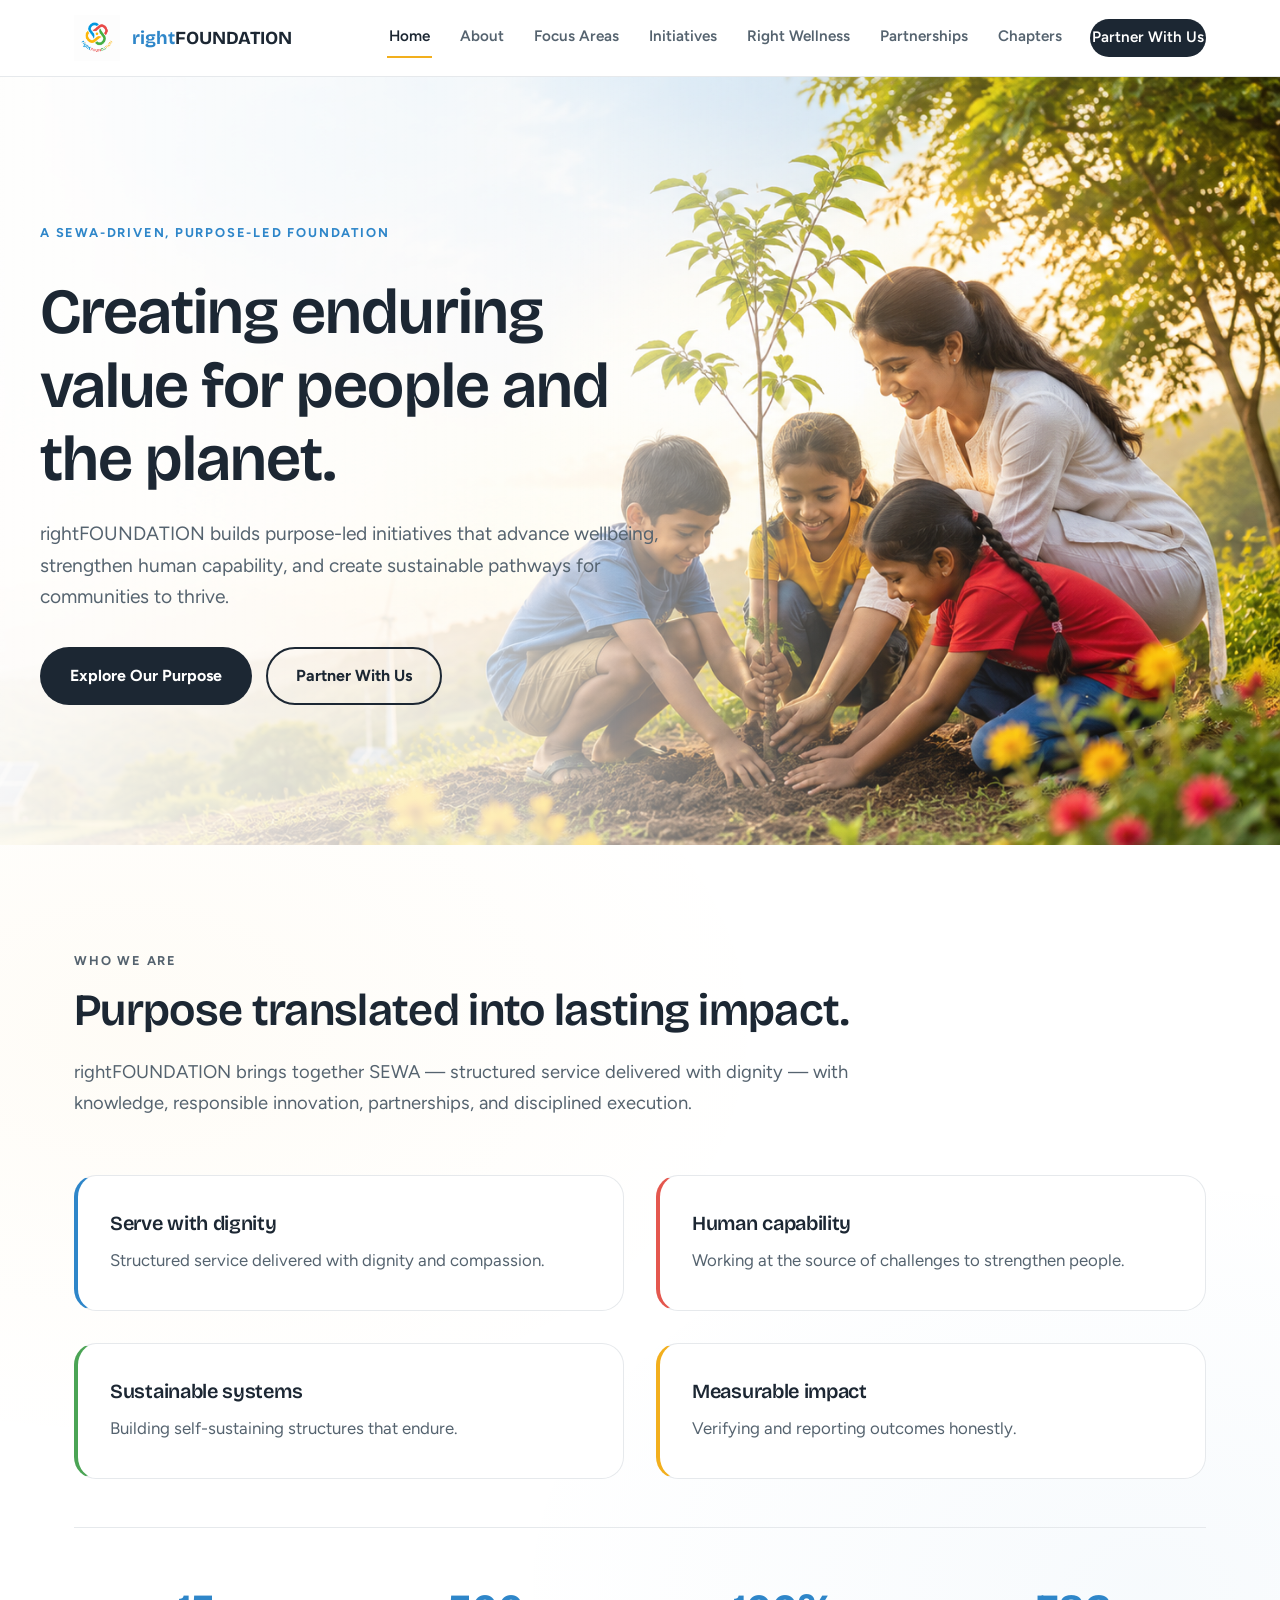
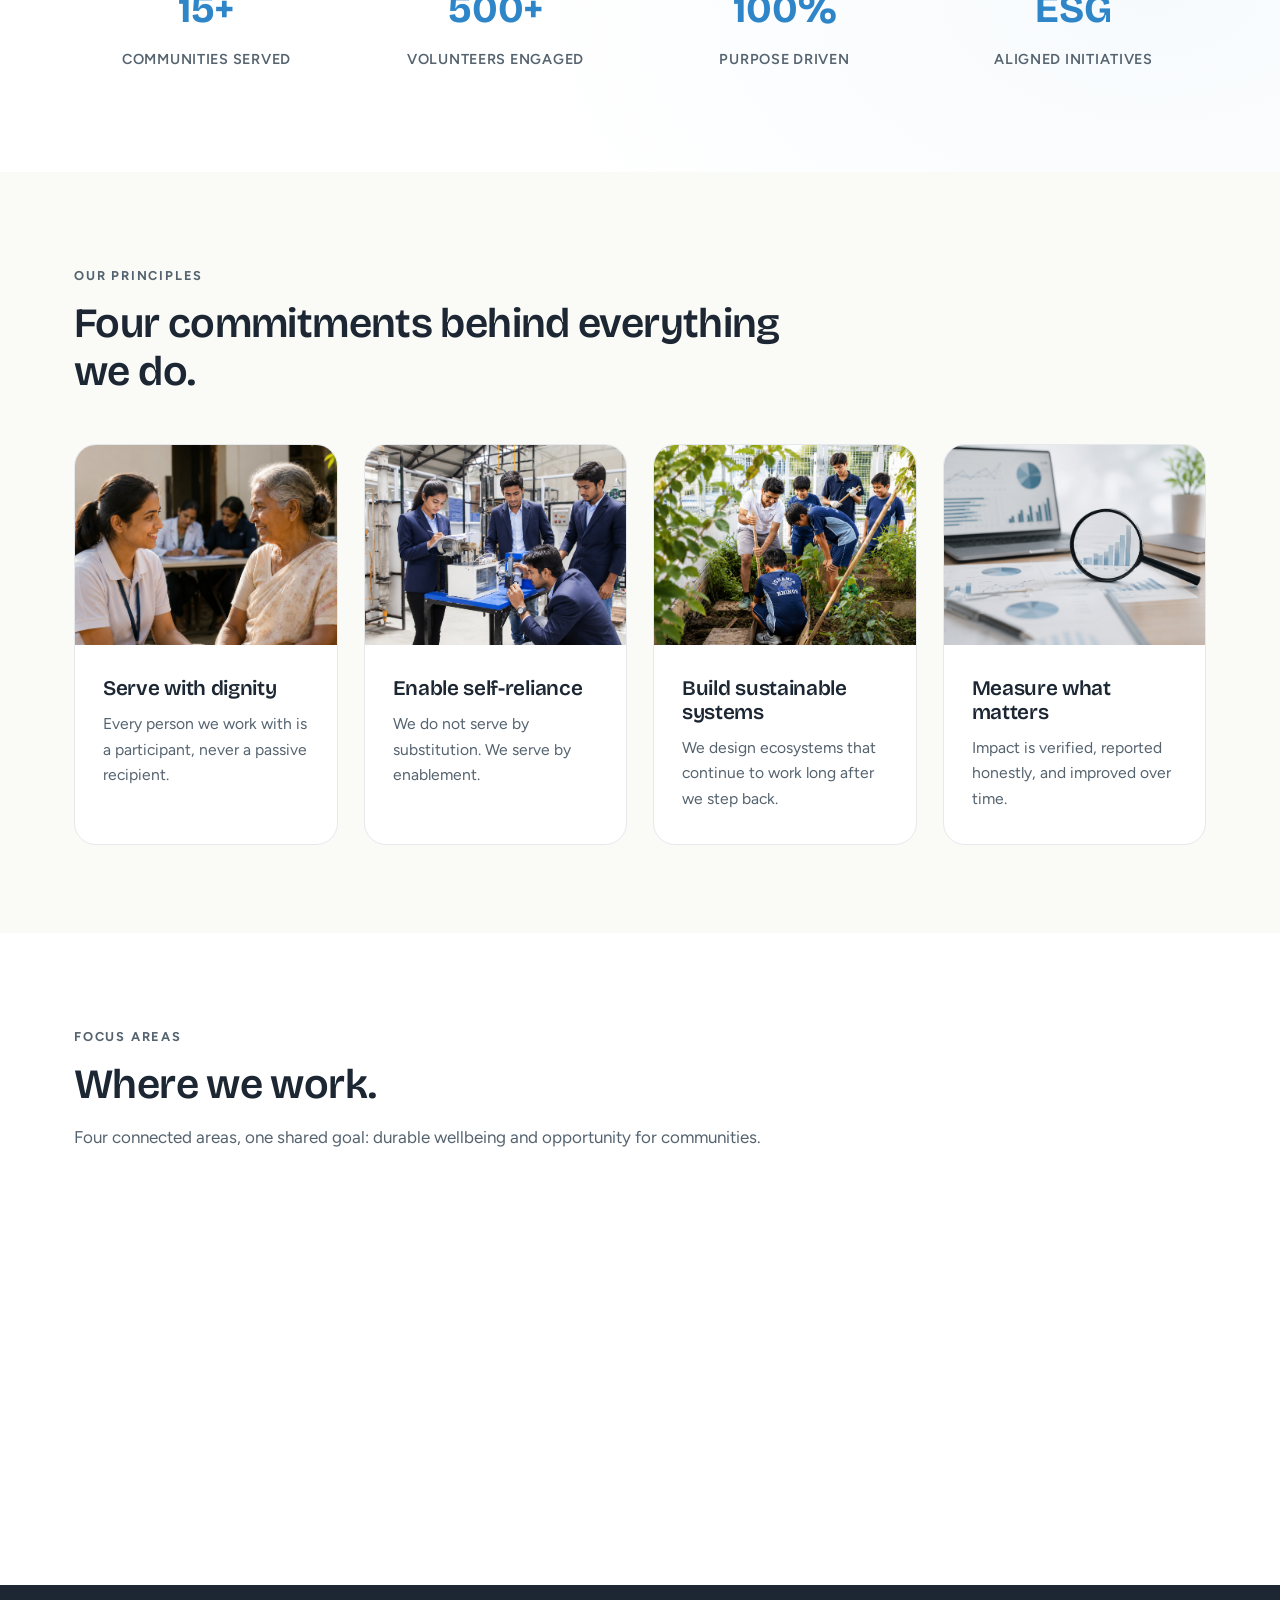
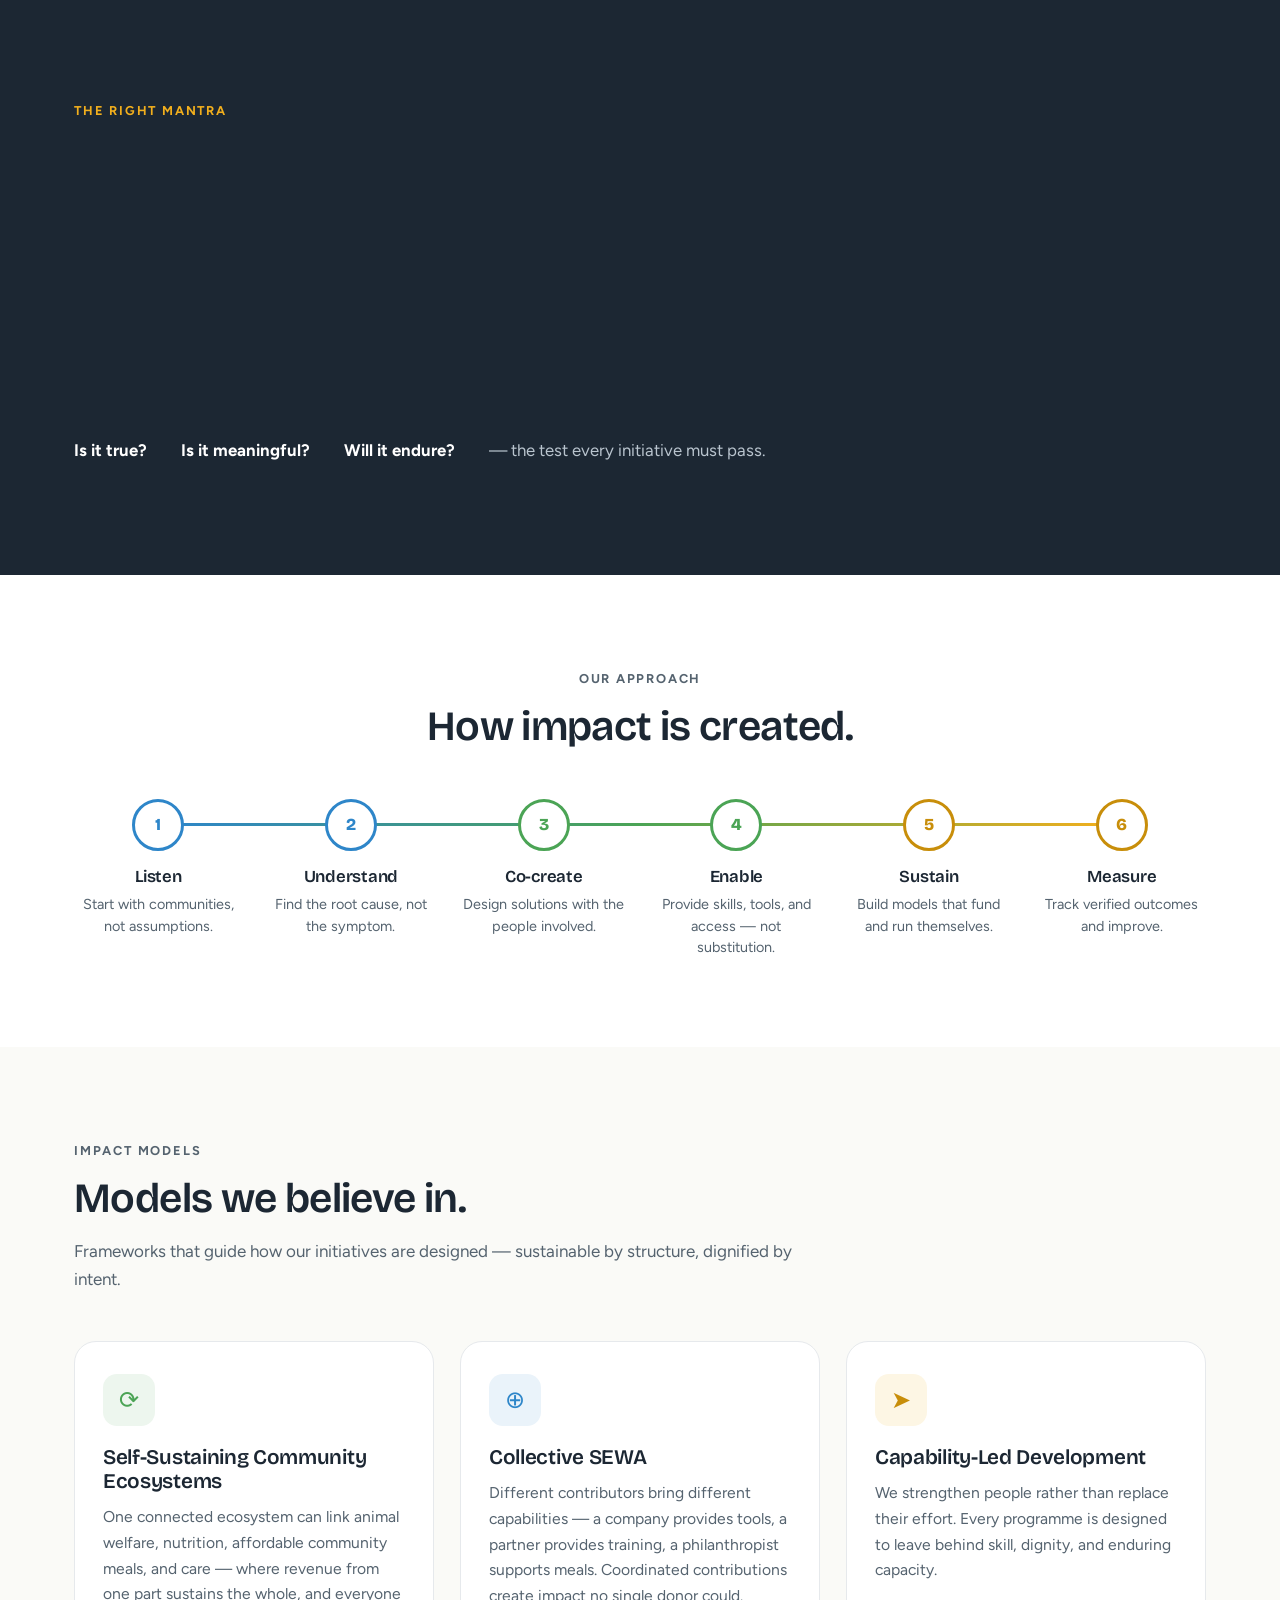
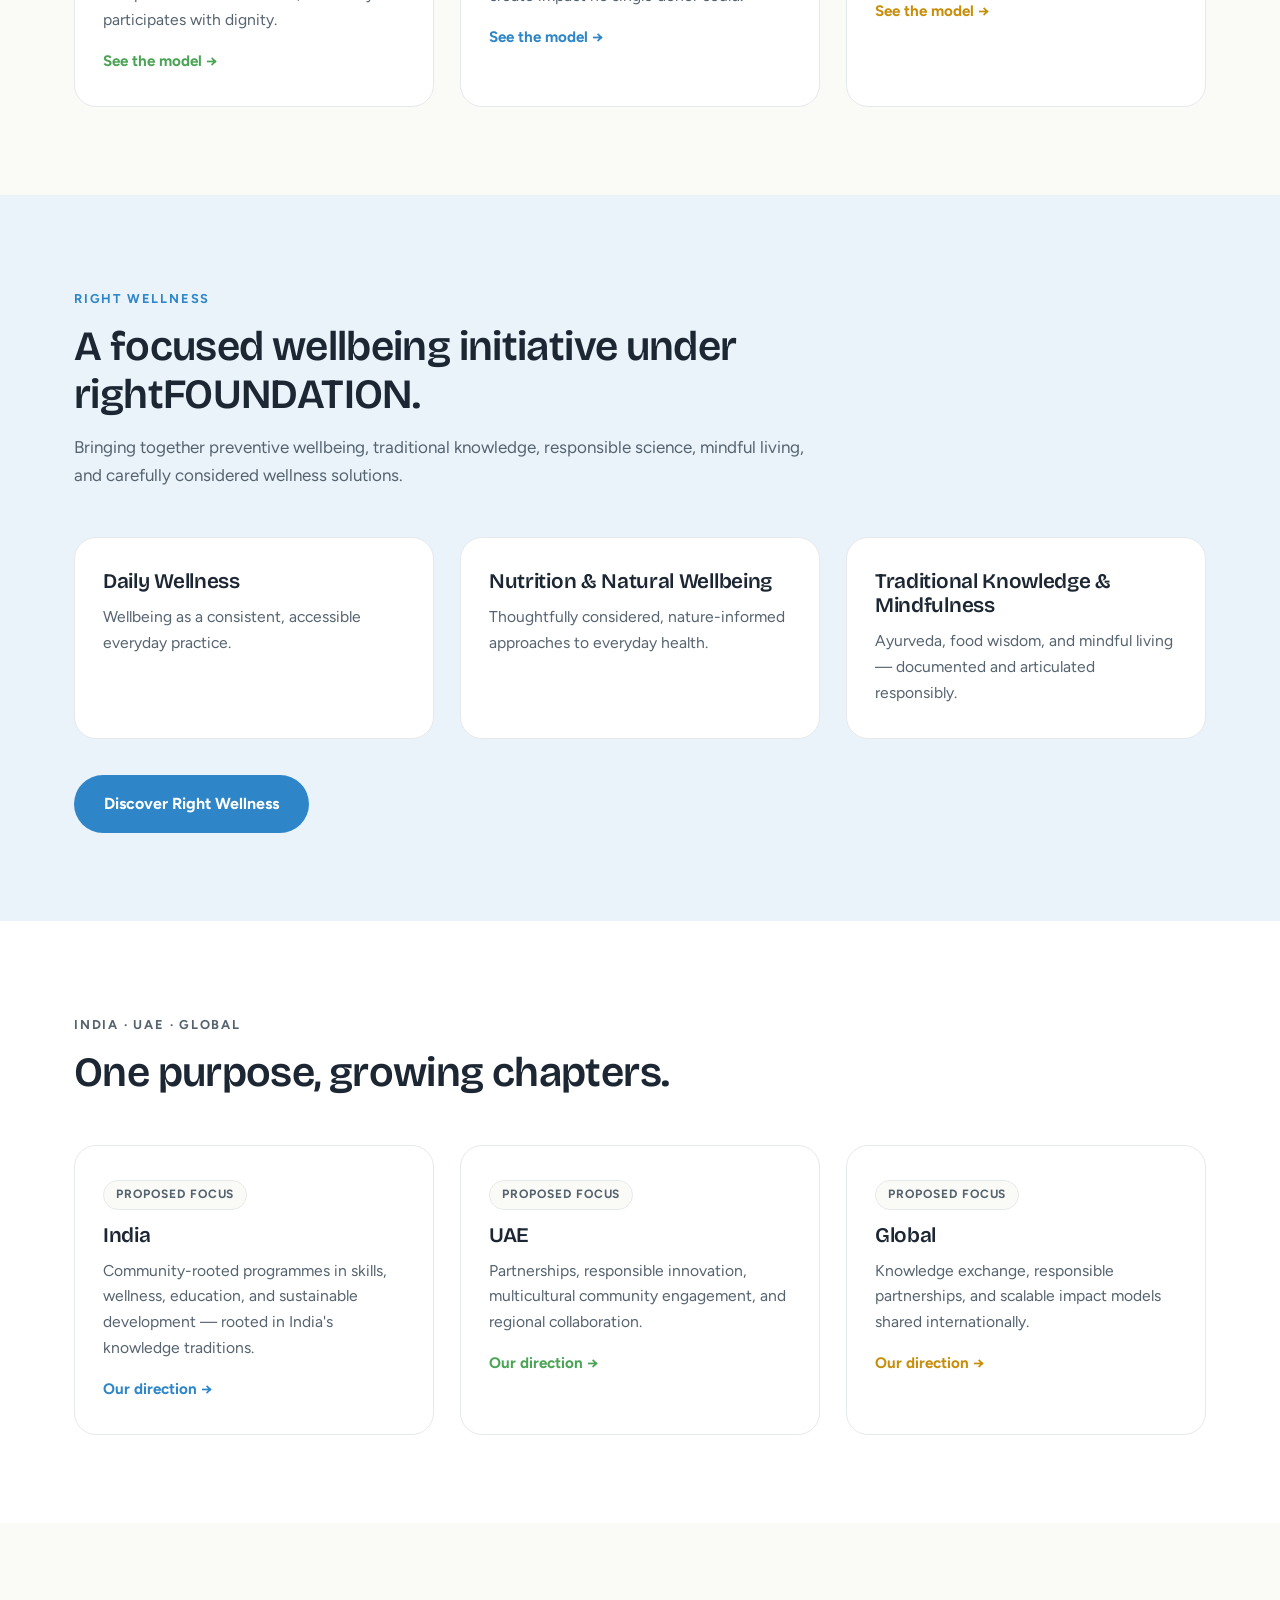
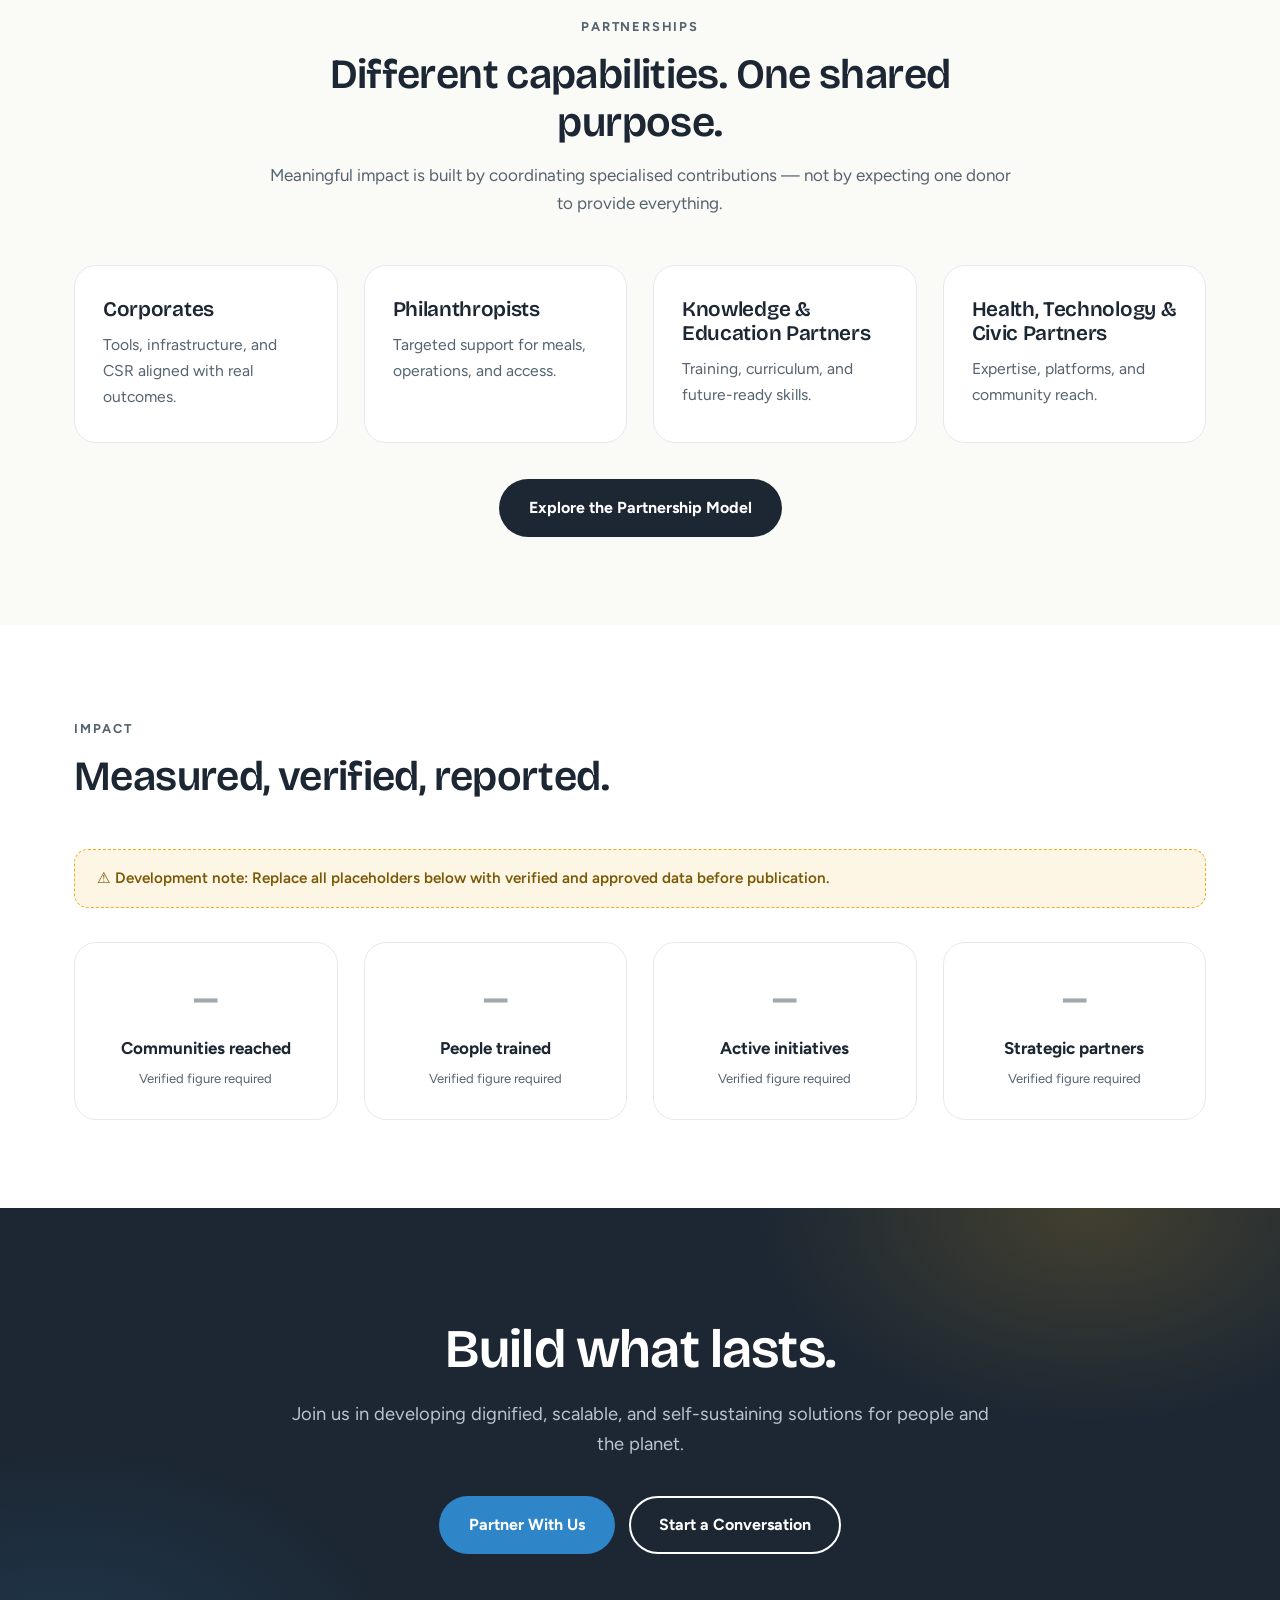
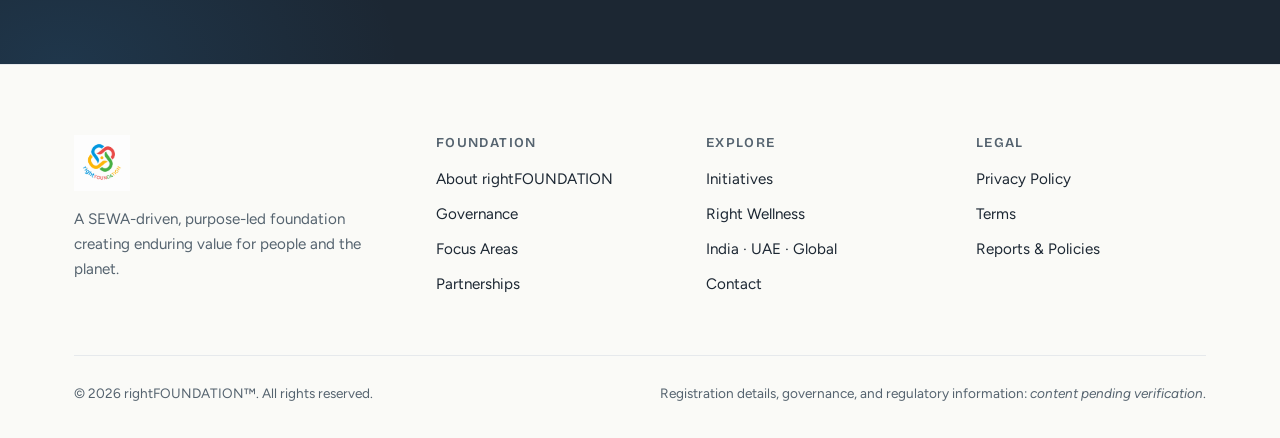
==== index.html @ e278630f "first commit" ====
<!DOCTYPE html>
<html lang="en">
<head>
<meta charset="UTF-8">
<meta name="viewport" content="width=device-width, initial-scale=1.0">
<title>rightFOUNDATION | Creating Enduring Value for People and the Planet</title>
<meta name="description" content="rightFOUNDATION is a SEWA-driven, purpose-led foundation building initiatives in health & wellness, education & skills, sustainability, and community enablement.">
<link rel="icon" href="assets/logo.png">
<link rel="preconnect" href="https://fonts.googleapis.com">
<link href="https://fonts.googleapis.com/css2?family=Bricolage+Grotesque:wght@400;500;600;700&family=Figtree:wght@400;600;700;800&display=swap" rel="stylesheet">
<link rel="stylesheet" href="assets/style.css">
</head>
<body>

<header class="site-header">
  <div class="wrap nav">
    <a class="brand" href="index.html"><img src="assets/logo.png" alt="rightFOUNDATION logo"><span><b>right</b>FOUNDATION</span></a>
    <button class="menu-btn" aria-label="Open menu" aria-expanded="false">☰</button>
    <nav class="nav-links" aria-label="Main navigation">
      <a href="index.html">Home</a>
      <a href="about.html">About</a>
      <a href="focus-areas.html">Focus Areas</a>
      <a href="initiatives.html">Initiatives</a>
      <a href="wellness.html">Right Wellness</a>
      <a href="partnerships.html">Partnerships</a>
      <a href="chapters.html">Chapters</a>
      <a href="contact.html" class="nav-cta">Partner With Us</a>
    </nav>
  </div>
</header>

<!-- SECTION 1 — HERO -->
<section class="hero">
  <div class="wrap">
    <div class="hero-content">
      <span class="eyebrow c-blue">A SEWA-Driven, Purpose-Led Foundation</span>
      <h1>Creating enduring value for people and the planet.</h1>
      <p class="lead">rightFOUNDATION builds purpose-led initiatives that advance wellbeing, strengthen human capability, and create sustainable pathways for communities to thrive.</p>
      <div class="btn-row">
        <a class="btn btn-primary" href="about.html">Explore Our Purpose</a>
        <a class="btn btn-outline" href="partnerships.html">Partner With Us</a>
      </div>
    </div>
  </div>
</section>

<!-- SECTION 2 — INTRODUCTION -->
<section class="section who-we-are-section">
  <div class="wrap">
    <div class="who-we-are-header">
      <span class="eyebrow reveal">Who We Are</span>
      <h2 class="reveal">Purpose translated into lasting impact.</h2>
      <p class="lead reveal">rightFOUNDATION brings together SEWA — structured service delivered with dignity — with knowledge, responsible innovation, partnerships, and disciplined execution.</p>
    </div>
    
    <div class="who-we-are-principles grid-2x2">
      <div class="principle-block reveal" style="transition-delay: 0.1s">
        <h3>Serve with dignity</h3>
        <p>Structured service delivered with dignity and compassion.</p>
      </div>
      <div class="principle-block reveal" style="transition-delay: 0.2s">
        <h3>Human capability</h3>
        <p>Working at the source of challenges to strengthen people.</p>
      </div>
      <div class="principle-block reveal" style="transition-delay: 0.3s">
        <h3>Sustainable systems</h3>
        <p>Building self-sustaining structures that endure.</p>
      </div>
      <div class="principle-block reveal" style="transition-delay: 0.4s">
        <h3>Measurable impact</h3>
        <p>Verifying and reporting outcomes honestly.</p>
      </div>
    </div>
    
    <!-- Impact Statistics Strip -->
    <div class="impact-strip reveal" style="transition-delay: 0.5s">
      <div class="strip-item">
        <div class="strip-num">15+</div>
        <div class="strip-lbl">Communities Served</div>
      </div>
      <div class="strip-item">
        <div class="strip-num">500+</div>
        <div class="strip-lbl">Volunteers Engaged</div>
      </div>
      <div class="strip-item">
        <div class="strip-num">100%</div>
        <div class="strip-lbl">Purpose Driven</div>
      </div>
      <div class="strip-item">
        <div class="strip-num">ESG</div>
        <div class="strip-lbl">Aligned Initiatives</div>
      </div>
    </div>
  </div>
</section>

<!-- SECTION 3 — FOUR PRINCIPLES -->
<section class="section tint-paper">
  <div class="wrap">
    <div class="section-head reveal">
      <span class="eyebrow">Our Principles</span>
      <h2>Four commitments behind everything we do.</h2>
    </div>
    <div class="grid-4">
      <div class="card card-image-top reveal">
        <div class="card-image">
          <img src="assets/home_1.png" alt="Serve with dignity">
        </div>
        <div class="card-body">
          <h3>Serve with dignity</h3>
          <p>Every person we work with is a participant, never a passive recipient.</p>
        </div>
      </div>
      <div class="card card-image-top reveal">
        <div class="card-image">
          <img src="assets/home_2.png" alt="Enable self-reliance">
        </div>
        <div class="card-body">
          <h3>Enable self-reliance</h3>
          <p>We do not serve by substitution. We serve by enablement.</p>
        </div>
      </div>
      <div class="card card-image-top reveal">
        <div class="card-image">
          <img src="assets/home_3.png" alt="Build sustainable systems">
        </div>
        <div class="card-body">
          <h3>Build sustainable systems</h3>
          <p>We design ecosystems that continue to work long after we step back.</p>
        </div>
      </div>
      <div class="card card-image-top reveal">
        <div class="card-image">
          <img src="assets/home_4.png" alt="Measure what matters">
        </div>
        <div class="card-body">
          <h3>Measure what matters</h3>
          <p>Impact is verified, reported honestly, and improved over time.</p>
        </div>
      </div>
    </div>
  </div>
</section>

<!-- SECTION 4 — FOCUS AREAS -->
<section class="section">
  <div class="wrap">
    <div class="section-head reveal">
      <span class="eyebrow">Focus Areas</span>
      <h2>Where we work.</h2>
      <p>Four connected areas, one shared goal: durable wellbeing and opportunity for communities.</p>
    </div>
    <div class="grid-4">
      <div class="card focus f-blue reveal">
        <h3>Health &amp; Wellness</h3>
        <p>Accessible, preventive, science-informed wellbeing — from nutrition and mindfulness to traditional wellness knowledge.</p>
        <a class="card-link c-blue" href="focus-health-wellness.html">Explore →</a>
      </div>
      <div class="card focus f-red reveal">
        <h3>Education &amp; Skill Development</h3>
        <p>Practical skills, youth and women's livelihood enablement, and pathways to employment and enterprise.</p>
        <a class="card-link c-red" href="focus-areas.html#education">Explore →</a>
      </div>
      <div class="card focus f-green reveal">
        <h3>Sustainability</h3>
        <p>Responsible resource use, circular systems, and environmental awareness connected to community wellbeing.</p>
        <a class="card-link c-green" href="focus-areas.html#sustainability">Explore →</a>
      </div>
      <div class="card focus f-yellow reveal">
        <h3>Community Enablement</h3>
        <p>SEWA as structured service — delivered with skill, accountability, and long-term purpose.</p>
        <a class="card-link c-yellow" href="focus-areas.html#community">Explore →</a>
      </div>
    </div>
  </div>
</section>

<!-- SECTION 5 — THE RIGHT MANTRA -->
<section class="manifesto">
  <div class="wrap">
    <span class="eyebrow">The Right Mantra</span>
    <blockquote class="reveal">
      We serve through SEWA — with <em>dignity</em>, humility, and compassion. We build ecosystems that uplift, not temporary fixes. We stand for affordability, access, self-sustainability, integrity, and long-term, <em>human-centred</em> change.
    </blockquote>
    <div class="quality-test reveal">
      <span><b>Is it true?</b></span>
      <span><b>Is it meaningful?</b></span>
      <span><b>Will it endure?</b></span>
      <span>— the test every initiative must pass.</span>
    </div>
  </div>
</section>

<!-- SECTION 6 — HOW IMPACT IS CREATED -->
<section class="section">
  <div class="wrap">
    <div class="section-head center reveal">
      <span class="eyebrow">Our Approach</span>
      <h2>How impact is created.</h2>
    </div>
    <ol class="journey">
      <li class="reveal"><div class="dot">1</div><h4>Listen</h4><p>Start with communities, not assumptions.</p></li>
      <li class="reveal"><div class="dot">2</div><h4>Understand</h4><p>Find the root cause, not the symptom.</p></li>
      <li class="reveal"><div class="dot">3</div><h4>Co-create</h4><p>Design solutions with the people involved.</p></li>
      <li class="reveal"><div class="dot">4</div><h4>Enable</h4><p>Provide skills, tools, and access — not substitution.</p></li>
      <li class="reveal"><div class="dot">5</div><h4>Sustain</h4><p>Build models that fund and run themselves.</p></li>
      <li class="reveal"><div class="dot">6</div><h4>Measure</h4><p>Track verified outcomes and improve.</p></li>
    </ol>
  </div>
</section>

<!-- SECTION 7 — IMPACT MODELS -->
<section class="section tint-paper">
  <div class="wrap">
    <div class="section-head reveal">
      <span class="eyebrow">Impact Models</span>
      <h2>Models we believe in.</h2>
      <p>Frameworks that guide how our initiatives are designed — sustainable by structure, dignified by intent.</p>
    </div>
    <div class="grid-3">
      <div class="card reveal">
        <div class="icon i-green">⟳</div>
        <h3>Self-Sustaining Community Ecosystems</h3>
        <p>One connected ecosystem can link animal welfare, nutrition, affordable community meals, and care — where revenue from one part sustains the whole, and everyone participates with dignity.</p>
        <a class="card-link c-green" href="initiatives.html">See the model →</a>
      </div>
      <div class="card reveal">
        <div class="icon i-blue">⊕</div>
        <h3>Collective SEWA</h3>
        <p>Different contributors bring different capabilities — a company provides tools, a partner provides training, a philanthropist supports meals. Coordinated contributions create impact no single donor could.</p>
        <a class="card-link c-blue" href="initiatives.html">See the model →</a>
      </div>
      <div class="card reveal">
        <div class="icon i-yellow">➤</div>
        <h3>Capability-Led Development</h3>
        <p>We strengthen people rather than replace their effort. Every programme is designed to leave behind skill, dignity, and enduring capacity.</p>
        <a class="card-link c-yellow" href="initiatives.html">See the model →</a>
      </div>
    </div>
  </div>
</section>

<!-- SECTION 8 — RIGHT WELLNESS -->
<section class="section tint-mist">
  <div class="wrap">
    <div class="section-head reveal">
      <span class="eyebrow c-blue">Right Wellness</span>
      <h2>A focused wellbeing initiative under rightFOUNDATION.</h2>
      <p>Bringing together preventive wellbeing, traditional knowledge, responsible science, mindful living, and carefully considered wellness solutions.</p>
    </div>
    <div class="grid-3">
      <div class="card reveal"><h3>Daily Wellness</h3><p>Wellbeing as a consistent, accessible everyday practice.</p></div>
      <div class="card reveal"><h3>Nutrition &amp; Natural Wellbeing</h3><p>Thoughtfully considered, nature-informed approaches to everyday health.</p></div>
      <div class="card reveal"><h3>Traditional Knowledge &amp; Mindfulness</h3><p>Ayurveda, food wisdom, and mindful living — documented and articulated responsibly.</p></div>
    </div>
    <div style="margin-top:36px">
      <a class="btn btn-blue" href="wellness.html">Discover Right Wellness</a>
    </div>
  </div>
</section>

<!-- SECTION 9 — CHAPTERS -->
<section class="section">
  <div class="wrap">
    <div class="section-head reveal">
      <span class="eyebrow">India · UAE · Global</span>
      <h2>One purpose, growing chapters.</h2>
    </div>
    <div class="grid-3">
      <div class="card chapter reveal">
        <span class="tag">Proposed focus</span>
        <h3>India</h3>
        <p>Community-rooted programmes in skills, wellness, education, and sustainable development — rooted in India's knowledge traditions.</p>
        <a class="card-link c-blue" href="chapters.html#india">Our direction →</a>
      </div>
      <div class="card chapter reveal">
        <span class="tag">Proposed focus</span>
        <h3>UAE</h3>
        <p>Partnerships, responsible innovation, multicultural community engagement, and regional collaboration.</p>
        <a class="card-link c-green" href="chapters.html#uae">Our direction →</a>
      </div>
      <div class="card chapter reveal">
        <span class="tag">Proposed focus</span>
        <h3>Global</h3>
        <p>Knowledge exchange, responsible partnerships, and scalable impact models shared internationally.</p>
        <a class="card-link c-yellow" href="chapters.html#global">Our direction →</a>
      </div>
    </div>
  </div>
</section>

<!-- SECTION 10 — PARTNERSHIP MODEL -->
<section class="section tint-paper">
  <div class="wrap">
    <div class="section-head center reveal">
      <span class="eyebrow">Partnerships</span>
      <h2>Different capabilities. One shared purpose.</h2>
      <p>Meaningful impact is built by coordinating specialised contributions — not by expecting one donor to provide everything.</p>
    </div>
    <div class="grid-4">
      <div class="card reveal"><h3>Corporates</h3><p>Tools, infrastructure, and CSR aligned with real outcomes.</p></div>
      <div class="card reveal"><h3>Philanthropists</h3><p>Targeted support for meals, operations, and access.</p></div>
      <div class="card reveal"><h3>Knowledge &amp; Education Partners</h3><p>Training, curriculum, and future-ready skills.</p></div>
      <div class="card reveal"><h3>Health, Technology &amp; Civic Partners</h3><p>Expertise, platforms, and community reach.</p></div>
    </div>
    <div class="center" style="margin-top:36px">
      <a class="btn btn-primary" href="partnerships.html">Explore the Partnership Model</a>
    </div>
  </div>
</section>

<!-- SECTION 11 — IMPACT -->
<section class="section">
  <div class="wrap">
    <div class="section-head reveal">
      <span class="eyebrow">Impact</span>
      <h2>Measured, verified, reported.</h2>
    </div>
    <div class="impact-note reveal">⚠ Development note: Replace all placeholders below with verified and approved data before publication.</div>
    <div class="grid-4">
      <div class="stat reveal"><div class="num">—</div><div class="lbl">Communities reached</div><div class="src">Verified figure required</div></div>
      <div class="stat reveal"><div class="num">—</div><div class="lbl">People trained</div><div class="src">Verified figure required</div></div>
      <div class="stat reveal"><div class="num">—</div><div class="lbl">Active initiatives</div><div class="src">Verified figure required</div></div>
      <div class="stat reveal"><div class="num">—</div><div class="lbl">Strategic partners</div><div class="src">Verified figure required</div></div>
    </div>
  </div>
</section>

<!-- SECTION 12 — FINAL CTA -->
<section class="big-cta">
  <div class="wrap">
    <h2 class="reveal">Build what lasts.</h2>
    <p class="reveal">Join us in developing dignified, scalable, and self-sustaining solutions for people and the planet.</p>
    <div class="btn-row reveal">
      <a class="btn btn-blue" href="partnerships.html">Partner With Us</a>
      <a class="btn btn-outline" href="contact.html">Start a Conversation</a>
    </div>
  </div>
</section>

<footer class="site-footer">
  <div class="wrap">
    <div class="footer-grid">
      <div class="footer-brand">
        <img src="assets/logo.png" alt="rightFOUNDATION logo">
        <p>A SEWA-driven, purpose-led foundation creating enduring value for people and the planet.</p>
      </div>
      <div>
        <h4>Foundation</h4>
        <ul>
          <li><a href="about.html">About rightFOUNDATION</a></li>
          <li><a href="about.html#governance">Governance</a></li>
          <li><a href="focus-areas.html">Focus Areas</a></li>
          <li><a href="partnerships.html">Partnerships</a></li>
        </ul>
      </div>
      <div>
        <h4>Explore</h4>
        <ul>
          <li><a href="initiatives.html">Initiatives</a></li>
          <li><a href="wellness.html">Right Wellness</a></li>
          <li><a href="chapters.html">India · UAE · Global</a></li>
          <li><a href="contact.html">Contact</a></li>
        </ul>
      </div>
      <div>
        <h4>Legal</h4>
        <ul>
          <li><a href="privacy.html">Privacy Policy</a></li>
          <li><a href="privacy.html#terms">Terms</a></li>
          <li><a href="privacy.html#reports">Reports &amp; Policies</a></li>
        </ul>
      </div>
    </div>
    <div class="footer-bottom">
      <span>© 2026 rightFOUNDATION™. All rights reserved.</span>
      <span>Registration details, governance, and regulatory information: <em>content pending verification</em>.</span>
    </div>
  </div>
</footer>

<script src="assets/script.js"></script>
</body>
</html>
---- assets/style.css ----
/* ============================================================
   rightFOUNDATION — Design System
   Palette derived from the official logo (blue, red, green, yellow)
   Light, optimistic, dignified. One strong colour per section only.
   ============================================================ */

:root{
  --blue:#2E86C9;
  --red:#E4574E;
  --green:#4BA455;
  --yellow:#F2AF1D;
  --blue-soft:#EAF3FA;
  --red-soft:#FCEFEE;
  --green-soft:#EDF6EE;
  --yellow-soft:#FDF6E4;
  --ink:#1C2733;
  --slate:#55636F;
  --line:#E6E9EC;
  --paper:#FAFAF7;
  --white:#FFFFFF;
  --radius:14px;
  --radius-lg:22px;
  --maxw:1180px;
  --font-display:"Bricolage Grotesque",system-ui,sans-serif;
  --font-body:"Figtree",system-ui,sans-serif;
}

*{margin:0;padding:0;box-sizing:border-box}
html{scroll-behavior:smooth}
@media (prefers-reduced-motion: reduce){
  html{scroll-behavior:auto}
  *,*::before,*::after{animation-duration:.01ms!important;transition-duration:.01ms!important}
}
body{
  font-family:var(--font-body);
  color:var(--ink);
  background:var(--white);
  line-height:1.65;
  font-size:17px;
  -webkit-font-smoothing:antialiased;
}
img{max-width:100%;display:block}
a{color:inherit;text-decoration:none}
ul{list-style:none}
:focus-visible{outline:3px solid var(--blue);outline-offset:3px;border-radius:4px}

.wrap{max-width:var(--maxw);margin:0 auto;padding:0 24px}
.section{padding:88px 0}
.section.tint-paper{background:var(--paper)}
.section.tint-mist{background:var(--blue-soft)}

/* ---------- Typography ---------- */
h1,h2,h3,h4{font-family:var(--font-display);line-height:1.15;font-weight:600;letter-spacing:-.015em}
h1{font-size:clamp(2.4rem,5.4vw,4rem)}
h2{font-size:clamp(1.8rem,3.6vw,2.6rem)}
h3{font-size:1.3rem}
.lead{font-size:1.2rem;color:var(--slate);max-width:44em}
.eyebrow{
  display:inline-block;font-size:.8rem;font-weight:700;letter-spacing:.14em;
  text-transform:uppercase;color:var(--slate);margin-bottom:14px;
}
.eyebrow.c-blue{color:var(--blue)} .eyebrow.c-red{color:var(--red)}
.eyebrow.c-green{color:var(--green)} .eyebrow.c-yellow{color:#C88E0A}
.section-head{max-width:760px;margin-bottom:48px}
.section-head p{color:var(--slate);margin-top:14px}
.center{text-align:center}
.center.section-head{margin-left:auto;margin-right:auto}

/* ---------- Buttons ---------- */
.btn{
  display:inline-block;padding:14px 28px;border-radius:999px;font-weight:700;
  font-size:1rem;transition:transform .15s ease,box-shadow .15s ease,background .15s ease;
  border:2px solid transparent;cursor:pointer;font-family:var(--font-body);
}
.btn-primary{background:var(--ink);color:#fff}
.btn-primary:hover{transform:translateY(-2px);box-shadow:0 8px 22px rgba(28,39,51,.22)}
.btn-outline{border-color:var(--ink);color:var(--ink);background:transparent}
.btn-outline:hover{background:var(--ink);color:#fff}
.btn-blue{background:var(--blue);color:#fff}
.btn-blue:hover{transform:translateY(-2px);box-shadow:0 8px 22px rgba(46,134,201,.3)}
.btn-row{display:flex;gap:14px;flex-wrap:wrap}

/* ---------- Header ---------- */
.site-header{
  position:sticky;top:0;z-index:50;background:rgba(255,255,255,.92);
  backdrop-filter:blur(10px);border-bottom:1px solid var(--line);
}
.nav{display:flex;align-items:center;justify-content:space-between;height:76px}
.brand{display:flex;align-items:center;gap:12px;font-family:var(--font-display);font-weight:700;font-size:1.15rem}
.brand img{height:46px;width:auto}
.brand span b{color:var(--blue)}
.nav-links{display:flex;gap:26px;align-items:center;font-weight:600;font-size:.95rem}
.nav-links a{color:var(--slate);padding:6px 2px;border-bottom:2px solid transparent;transition:color .15s,border-color .15s}
.nav-links a:hover,.nav-links a[aria-current="page"]{color:var(--ink);border-color:var(--yellow)}
.nav-cta{background:var(--ink);color:#fff!important;padding:10px 20px;border-radius:999px;border:none!important}
.nav-cta:hover{background:var(--blue)}
.menu-btn{display:none;background:none;border:none;font-size:1.6rem;cursor:pointer;color:var(--ink)}

/* ---------- Who We Are Section ---------- */
.who-we-are-section {
  background: 
    radial-gradient(at 10% 20%, rgba(242, 175, 29, 0.04) 0%, transparent 40%),
    radial-gradient(at 90% 80%, rgba(46, 134, 201, 0.04) 0%, transparent 40%),
    var(--white);
  position: relative;
  overflow: hidden;
  padding: 100px 0;
}

.who-we-are-header {
  margin-bottom: 56px;
  max-width: 800px;
}

.who-we-are-header h2 {
  font-size: clamp(2rem, 3.8vw, 2.8rem);
  margin-bottom: 20px;
}

.who-we-are-header .lead {
  font-size: 1.15rem;
  line-height: 1.7;
  color: var(--slate);
}

.who-we-are-principles.grid-2x2 {
  display: grid;
  grid-template-columns: repeat(2, 1fr);
  gap: 32px;
}

.principle-block {
  background: var(--white);
  border: 1px solid var(--line);
  border-radius: var(--radius-lg);
  padding: 36px 32px;
  transition: transform 0.28s ease, box-shadow 0.28s ease;
  border-left: 4px solid var(--blue);
}

.principle-block:nth-child(2) { border-left-color: var(--red); }
.principle-block:nth-child(3) { border-left-color: var(--green); }
.principle-block:nth-child(4) { border-left-color: var(--yellow); }

.principle-block:hover {
  transform: translateY(-4px);
  box-shadow: 0 16px 36px rgba(28, 39, 51, 0.08);
}

.principle-block h3 {
  margin-bottom: 12px;
  font-size: 1.25rem;
  color: var(--ink);
}

.principle-block p {
  color: var(--slate);
  font-size: 1.05rem;
  line-height: 1.6;
}

/* Impact Statistics Strip */
.impact-strip {
  display: grid;
  grid-template-columns: repeat(4, 1fr);
  gap: 24px;
  border-top: 1px solid var(--line);
  padding-top: 48px;
  margin-top: 48px;
  text-align: center;
}

.strip-item {
  display: flex;
  flex-direction: column;
  gap: 6px;
}

.strip-num {
  font-family: var(--font-display);
  font-size: clamp(2rem, 3.5vw, 2.5rem);
  font-weight: 700;
  color: var(--blue);
}

.strip-lbl {
  font-size: 0.9rem;
  color: var(--slate);
  font-weight: 600;
  text-transform: uppercase;
  letter-spacing: 0.05em;
}

/* ---------- Hero ---------- */
.hero{
  position:relative;overflow:hidden;
  background:
    linear-gradient(90deg, rgba(255, 255, 255, 0.9) 0%, rgba(255, 255, 255, 0.7) 40%, rgba(255, 255, 255, 0.1) 70%, rgba(255, 255, 255, 0) 100%),
    url('hero_image.png') no-repeat center right / cover;
  padding:140px 0;
  display:flex;
  align-items:center;
}
.hero .wrap{
  max-width:1400px;
  width:100%;
  padding:0 40px;
}
.hero-content{
  max-width:620px;
  position:relative;
  z-index:2;
}
.hero h1{margin:18px 0 22px}
.hero .lead{margin-bottom:34px}
.page-hero{padding:84px 0 64px;background:
  radial-gradient(680px 380px at 10% -20%, var(--blue-soft) 0%, transparent 60%),var(--paper)}
.page-hero h1{margin:14px 0 16px}

/* ---------- Cards ---------- */
.grid-2{display:grid;grid-template-columns:repeat(2,1fr);gap:26px}
.grid-3{display:grid;grid-template-columns:repeat(3,1fr);gap:26px}
.grid-4{display:grid;grid-template-columns:repeat(4,1fr);gap:26px}
.card{
  background:var(--white);border:1px solid var(--line);border-radius:var(--radius-lg);
  padding:32px 28px;transition:transform .28s ease,box-shadow .28s ease;
}
.card:hover{transform:translateY(-4px);box-shadow:0 16px 36px rgba(28,39,51,.08)}
.card-image-top{
  padding:0!important;
  overflow:hidden;
  display:flex;
  flex-direction:column;
}
.card-image{
  width:100%;
  height:200px;
  overflow:hidden;
  position:relative;
  background:#f0f0f0;
}
.card-image img{
  width:100%;
  height:100%;
  object-fit:cover;
  transition:transform .28s ease;
}
.card-image-top:hover .card-image img{
  transform:scale(1.03);
}
.card-body{
  padding:32px 28px;
  display:flex;
  flex-direction:column;
  flex-grow:1;
}
.card h3{margin-bottom:10px}
.card p{color:var(--slate);font-size:.98rem}
.card .icon{
  width:52px;height:52px;border-radius:14px;display:flex;align-items:center;justify-content:center;
  margin-bottom:20px;font-size:1.5rem;
}
.icon.i-blue{background:var(--blue-soft);color:var(--blue)}
.icon.i-red{background:var(--red-soft);color:var(--red)}
.icon.i-green{background:var(--green-soft);color:var(--green)}
.icon.i-yellow{background:var(--yellow-soft);color:#C88E0A}
.card.focus{border-top:5px solid var(--line)}
.card.focus.f-blue{border-top-color:var(--blue)}
.card.focus.f-red{border-top-color:var(--red)}
.card.focus.f-green{border-top-color:var(--green)}
.card.focus.f-yellow{border-top-color:var(--yellow)}
.card-link{display:inline-block;margin-top:16px;font-weight:700;font-size:.95rem}
.card-link.c-blue{color:var(--blue)} .card-link.c-red{color:var(--red)}
.card-link.c-green{color:var(--green)} .card-link.c-yellow{color:#C88E0A}

/* ---------- Manifesto ---------- */
.manifesto{background:var(--ink);color:#fff;padding:110px 0}
.manifesto .eyebrow{color:var(--yellow)}
.manifesto blockquote{
  font-family:var(--font-display);font-size:clamp(1.5rem,3.2vw,2.3rem);
  line-height:1.4;font-weight:500;max-width:900px;
}
.manifesto blockquote em{font-style:normal;color:var(--yellow)}
.manifesto .quality-test{margin-top:44px;display:flex;gap:34px;flex-wrap:wrap;color:#B9C4CE;font-size:1.05rem}
.manifesto .quality-test span{display:flex;align-items:center;gap:10px}
.manifesto .quality-test b{color:#fff}

/* ---------- Process journey ---------- */
.journey{
  display:grid;grid-template-columns:repeat(6,1fr);gap:24px;position:relative;
  margin-top:26px;list-style:none;padding:0;
}
.journey::before{
  content:"";position:absolute;top:calc(26px - 1.5px);left:calc(100% / 12);right:calc(100% / 12);height:3px;
  background:linear-gradient(90deg,var(--blue),var(--green),var(--yellow));border-radius:3px;z-index:0;
}
.journey li{text-align:center;padding:0;position:relative;z-index:1;display:flex;flex-direction:column;align-items:center}
.journey .dot{
  width:52px;height:52px;border-radius:50%;background:var(--white);border:3px solid var(--blue);
  display:flex;align-items:center;justify-content:center;margin:0 0 16px;position:relative;
  font-weight:800;font-family:var(--font-display);color:var(--blue);font-size:1.05rem;z-index:2;
}
.journey li:nth-child(3) .dot,.journey li:nth-child(4) .dot{border-color:var(--green);color:var(--green)}
.journey li:nth-child(5) .dot,.journey li:nth-child(6) .dot{border-color:#C88E0A;color:#C88E0A}
.journey h4{font-size:1.05rem;margin-bottom:8px}
.journey p{font-size:.9rem;color:var(--slate);line-height:1.5}

/* ---------- Impact placeholders ---------- */
.impact-note{
  background:var(--yellow-soft);border:1.5px dashed var(--yellow);border-radius:var(--radius);
  padding:16px 22px;font-size:.95rem;color:#7A5A08;margin-bottom:34px;font-weight:600;
}
.stat{background:var(--white);border:1px solid var(--line);border-radius:var(--radius-lg);padding:30px 26px;text-align:center}
.stat .num{font-family:var(--font-display);font-size:2rem;font-weight:700;color:var(--slate);opacity:.55}
.stat .lbl{font-weight:700;margin-top:8px}
.stat .src{font-size:.82rem;color:var(--slate);margin-top:6px}

/* ---------- Chapter cards ---------- */
.chapter{position:relative;overflow:hidden}
.chapter .flag{font-size:1.8rem;margin-bottom:14px}
.chapter .tag{
  display:inline-block;font-size:.75rem;font-weight:700;letter-spacing:.08em;text-transform:uppercase;
  background:var(--paper);border:1px solid var(--line);border-radius:999px;padding:4px 12px;margin-bottom:14px;color:var(--slate);
}

/* ---------- Big CTA ---------- */
.big-cta{
  background:
    radial-gradient(560px 360px at 85% 0%, rgba(242,175,29,.18) 0%, transparent 60%),
    radial-gradient(560px 360px at 5% 100%, rgba(46,134,201,.16) 0%, transparent 60%),
    var(--ink);
  color:#fff;text-align:center;padding:110px 0;
}
.big-cta h2{font-size:clamp(2.2rem,4.6vw,3.4rem);margin-bottom:18px}
.big-cta p{color:#B9C4CE;max-width:38em;margin:0 auto 36px;font-size:1.15rem}
.big-cta .btn-outline{border-color:#fff;color:#fff}
.big-cta .btn-outline:hover{background:#fff;color:var(--ink)}
.big-cta .btn-row{justify-content:center}

/* ---------- Footer ---------- */
.site-footer{background:var(--paper);border-top:1px solid var(--line);padding:70px 0 34px;font-size:.95rem}
.footer-grid{display:grid;grid-template-columns:1.4fr 1fr 1fr 1fr;gap:40px;margin-bottom:48px}
.site-footer h4{font-size:.85rem;text-transform:uppercase;letter-spacing:.1em;color:var(--slate);margin-bottom:16px}
.site-footer li{margin-bottom:10px}
.site-footer a:hover{color:var(--blue)}
.footer-brand img{height:56px;margin-bottom:16px}
.footer-brand p{color:var(--slate);max-width:30em}
.footer-bottom{border-top:1px solid var(--line);padding-top:26px;display:flex;justify-content:space-between;gap:16px;flex-wrap:wrap;color:var(--slate);font-size:.85rem}

/* ---------- Content pages ---------- */
.prose{max-width:760px}
.prose p{margin-bottom:18px;color:#33414D}
.prose h2{margin:44px 0 16px}
.prose h3{margin:30px 0 10px}
.prose ul{list-style:disc;padding-left:22px;margin:0 0 18px;color:#33414D}
.prose li{margin-bottom:8px}
.pending{
  display:inline-block;background:var(--yellow-soft);border:1px dashed var(--yellow);
  border-radius:8px;padding:2px 10px;font-size:.85rem;font-weight:700;color:#7A5A08;
}
.values-list{display:grid;grid-template-columns:repeat(4,1fr);gap:16px;margin-top:24px}
.values-list li{
  background:var(--white);border:1px solid var(--line);border-radius:var(--radius);
  padding:18px;text-align:center;font-weight:700;
}

/* ---------- Forms ---------- */
.form-grid{display:grid;grid-template-columns:1fr 1fr;gap:20px;max-width:760px}
.form-grid .full{grid-column:1/-1}
label{display:block;font-weight:700;font-size:.92rem;margin-bottom:6px}
input,select,textarea{
  width:100%;padding:13px 16px;border:1.5px solid var(--line);border-radius:12px;
  font-family:var(--font-body);font-size:1rem;background:var(--white);color:var(--ink);
}
input:focus,select:focus,textarea:focus{border-color:var(--blue);outline:none}
textarea{min-height:140px;resize:vertical}
.form-note{font-size:.85rem;color:var(--slate);margin-top:14px}

/* ---------- Breadcrumbs ---------- */
.breadcrumbs{font-size:.88rem;color:var(--slate);margin-bottom:10px}
.breadcrumbs a{color:var(--blue);font-weight:600}

/* ---------- Reveal on scroll ---------- */
.reveal{opacity:0;transform:translateY(22px);transition:opacity .6s ease,transform .6s ease}
.reveal.in{opacity:1;transform:none}

/* ---------- Responsive ---------- */
@media (max-width:980px){
  .grid-4{grid-template-columns:repeat(2,1fr)}
  .grid-3{grid-template-columns:repeat(2,1fr)}
  .hero{
    padding:110px 0;
    background:
      linear-gradient(90deg, rgba(255, 255, 255, 0.95) 0%, rgba(255, 255, 255, 0.75) 50%, rgba(255, 255, 255, 0.1) 100%),
      url('hero_image.png') no-repeat center right / cover;
  }
  .hero .wrap{
    padding:0 24px;
  }
  .hero-content{max-width:550px}
  .who-we-are-header{max-width:100%}
  .impact-strip{grid-template-columns:repeat(2,1fr);gap:32px;padding-top:36px;margin-top:36px}
  .journey{grid-template-columns:repeat(3,1fr);gap:24px;row-gap:48px}
  .journey::before{display:none}
  .footer-grid{grid-template-columns:1fr 1fr}
  .values-list{grid-template-columns:repeat(2,1fr)}
}
@media (max-width:720px){
  .section{padding:64px 0}
  .grid-2,.grid-3,.grid-4,.who-we-are-principles.grid-2x2{grid-template-columns:1fr}
  .form-grid{grid-template-columns:1fr}
  .hero{
    padding:80px 0;
    background:
      linear-gradient(180deg, rgba(255, 255, 255, 0.95) 0%, rgba(255, 255, 255, 0.85) 100%),
      url('hero_image.png') no-repeat center right / cover;
  }
  .hero .wrap{
    padding:0 24px;
  }
  .hero-content{max-width:100%}
  .impact-strip{grid-template-columns:1fr;gap:24px}
  .nav-links{
    display:none;position:absolute;top:76px;left:0;right:0;background:var(--white);
    flex-direction:column;padding:22px 24px;border-bottom:1px solid var(--line);gap:18px;align-items:flex-start;
  }
  .nav-links.open{display:flex}
  .menu-btn{display:block}
  .journey{grid-template-columns:1fr;gap:40px;position:relative}
  .journey::before{
    display:block;width:3px;height:calc(100% - 52px);top:26px;left:50%;right:auto;
    transform:translateX(-50%);background:linear-gradient(180deg,var(--blue),var(--green),var(--yellow));
  }
}
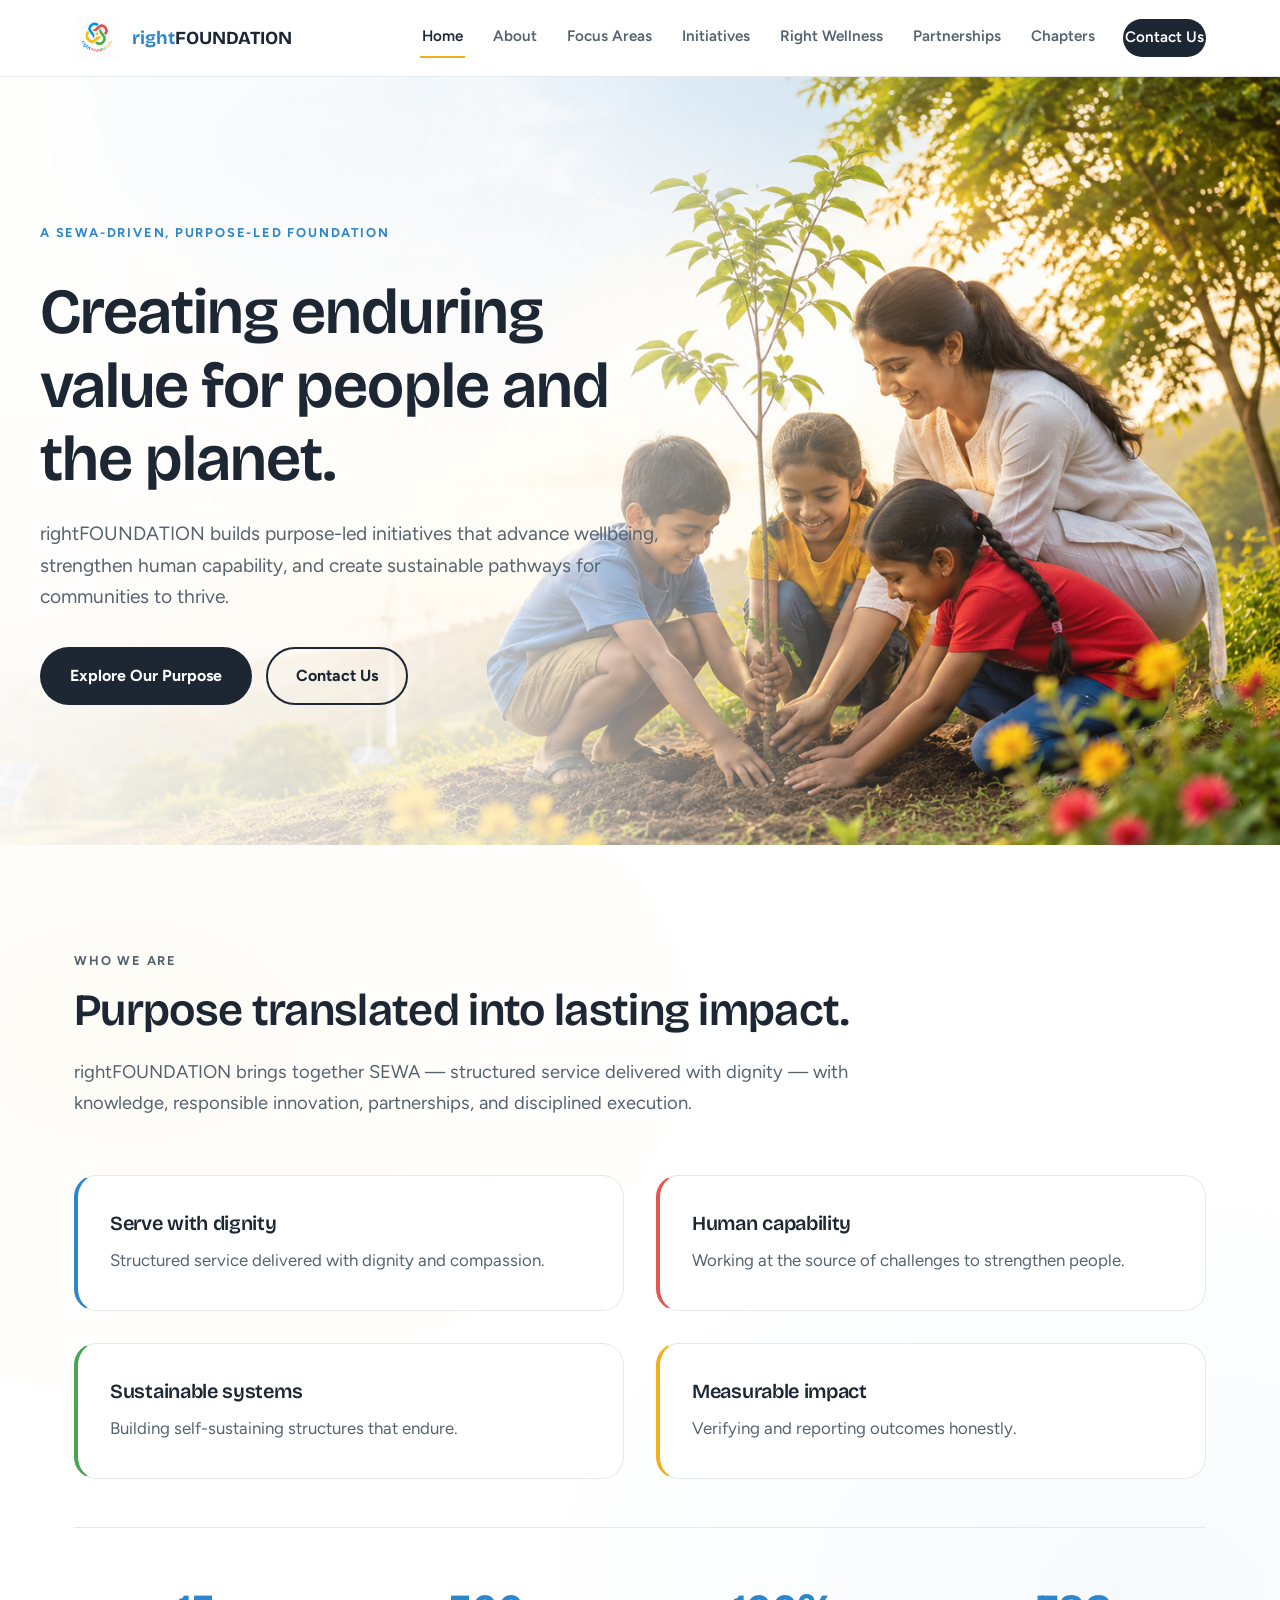
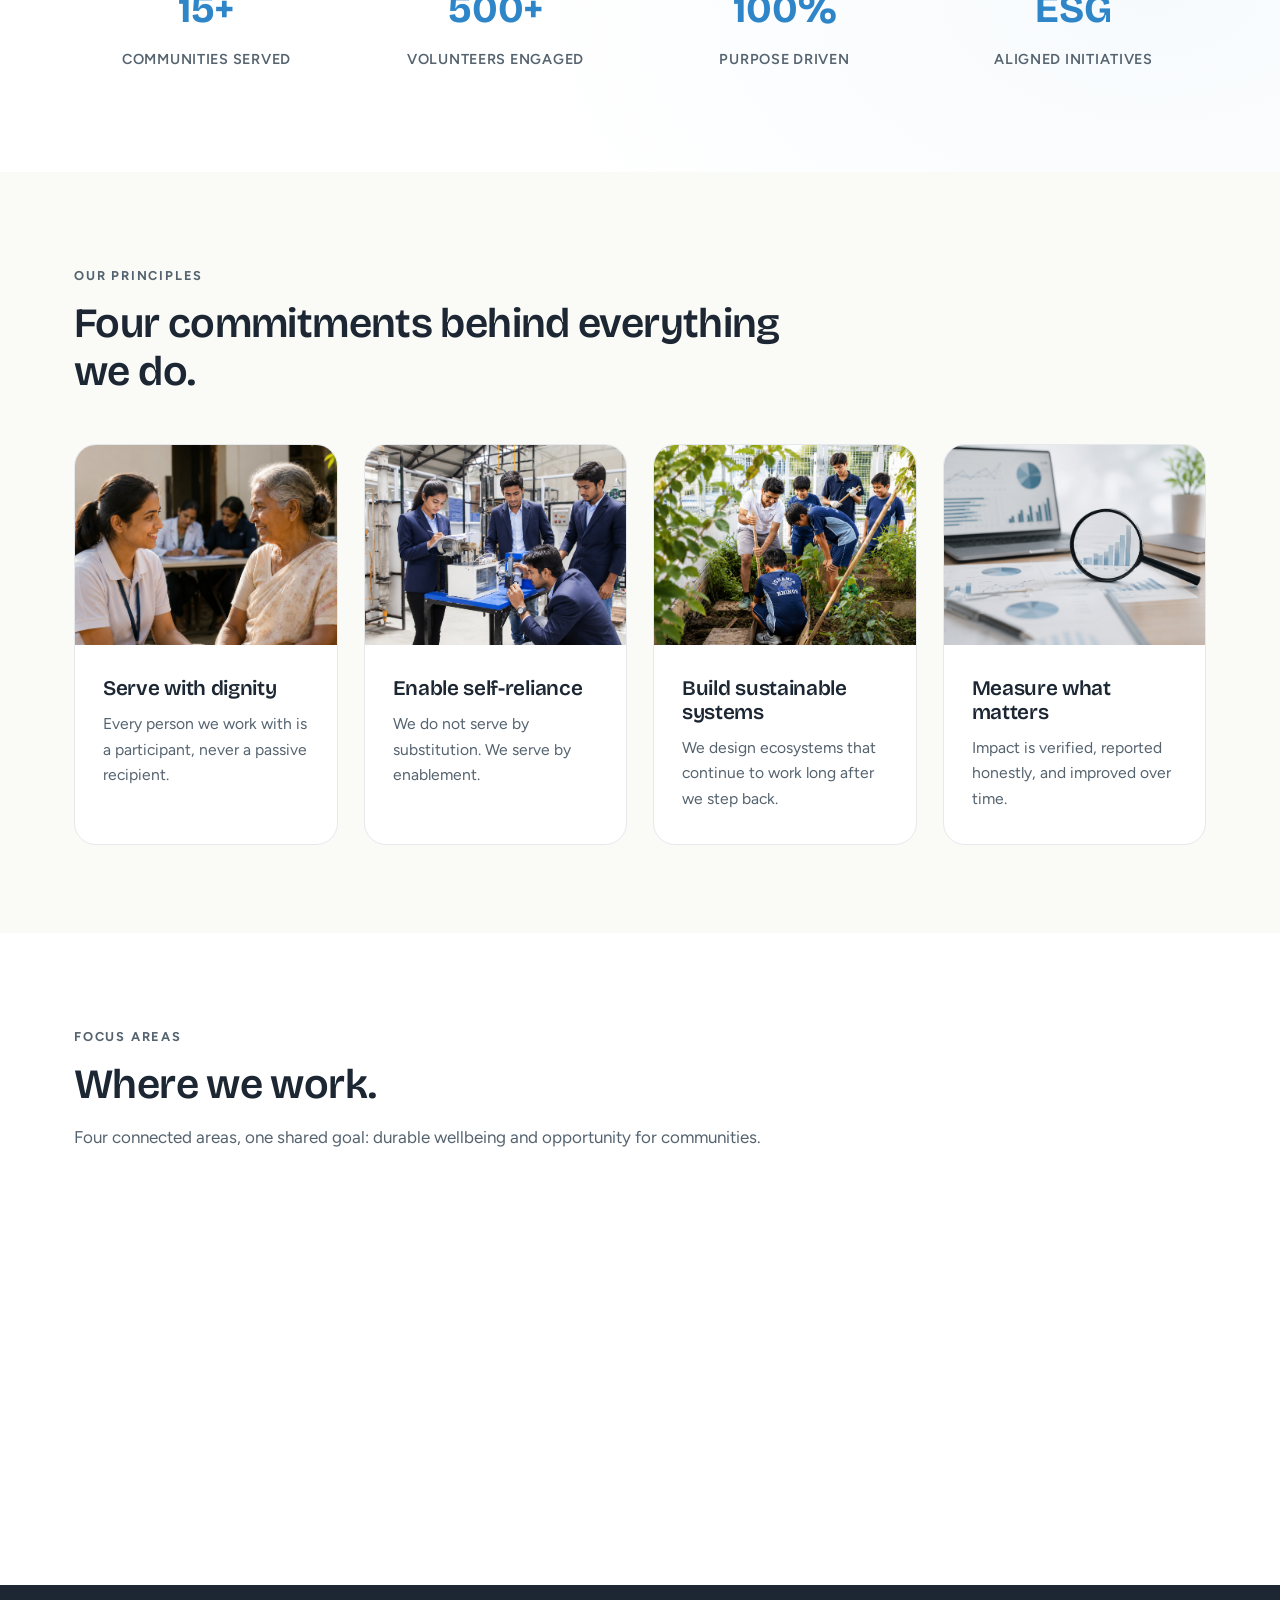
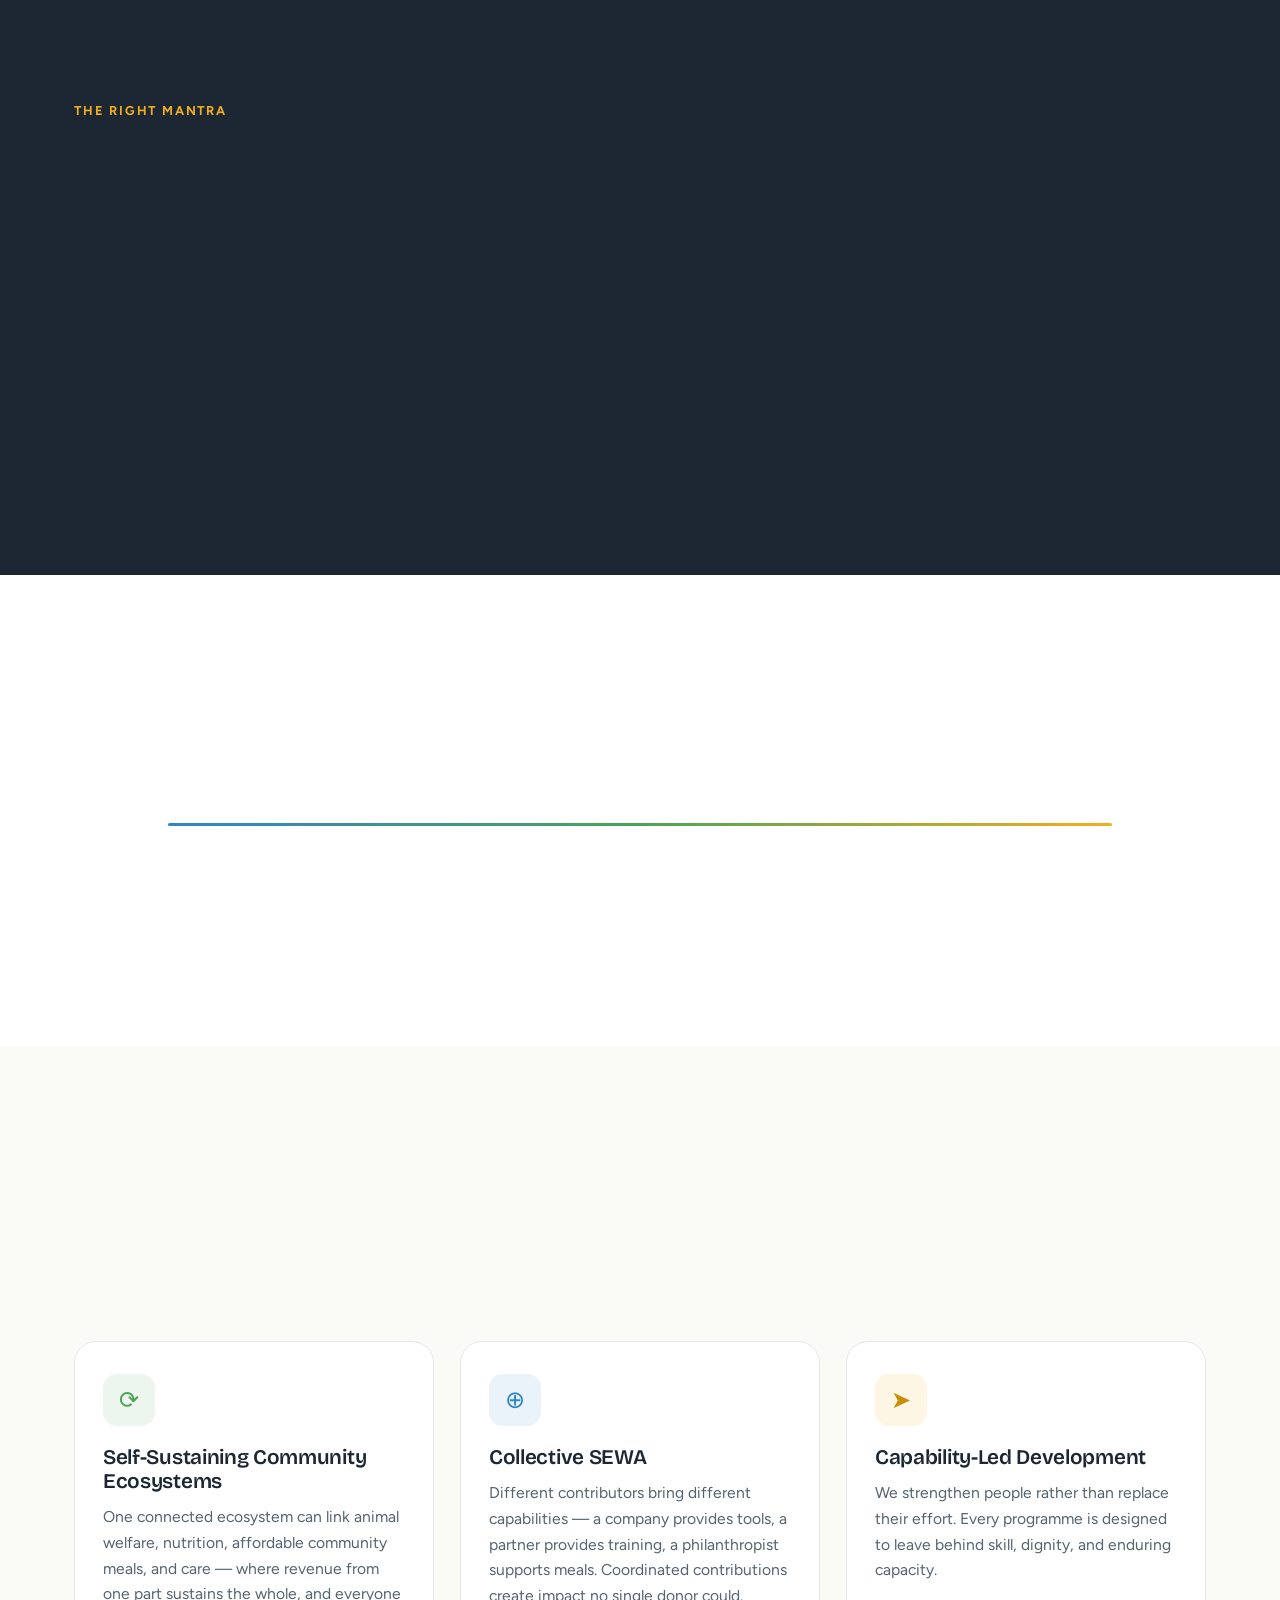
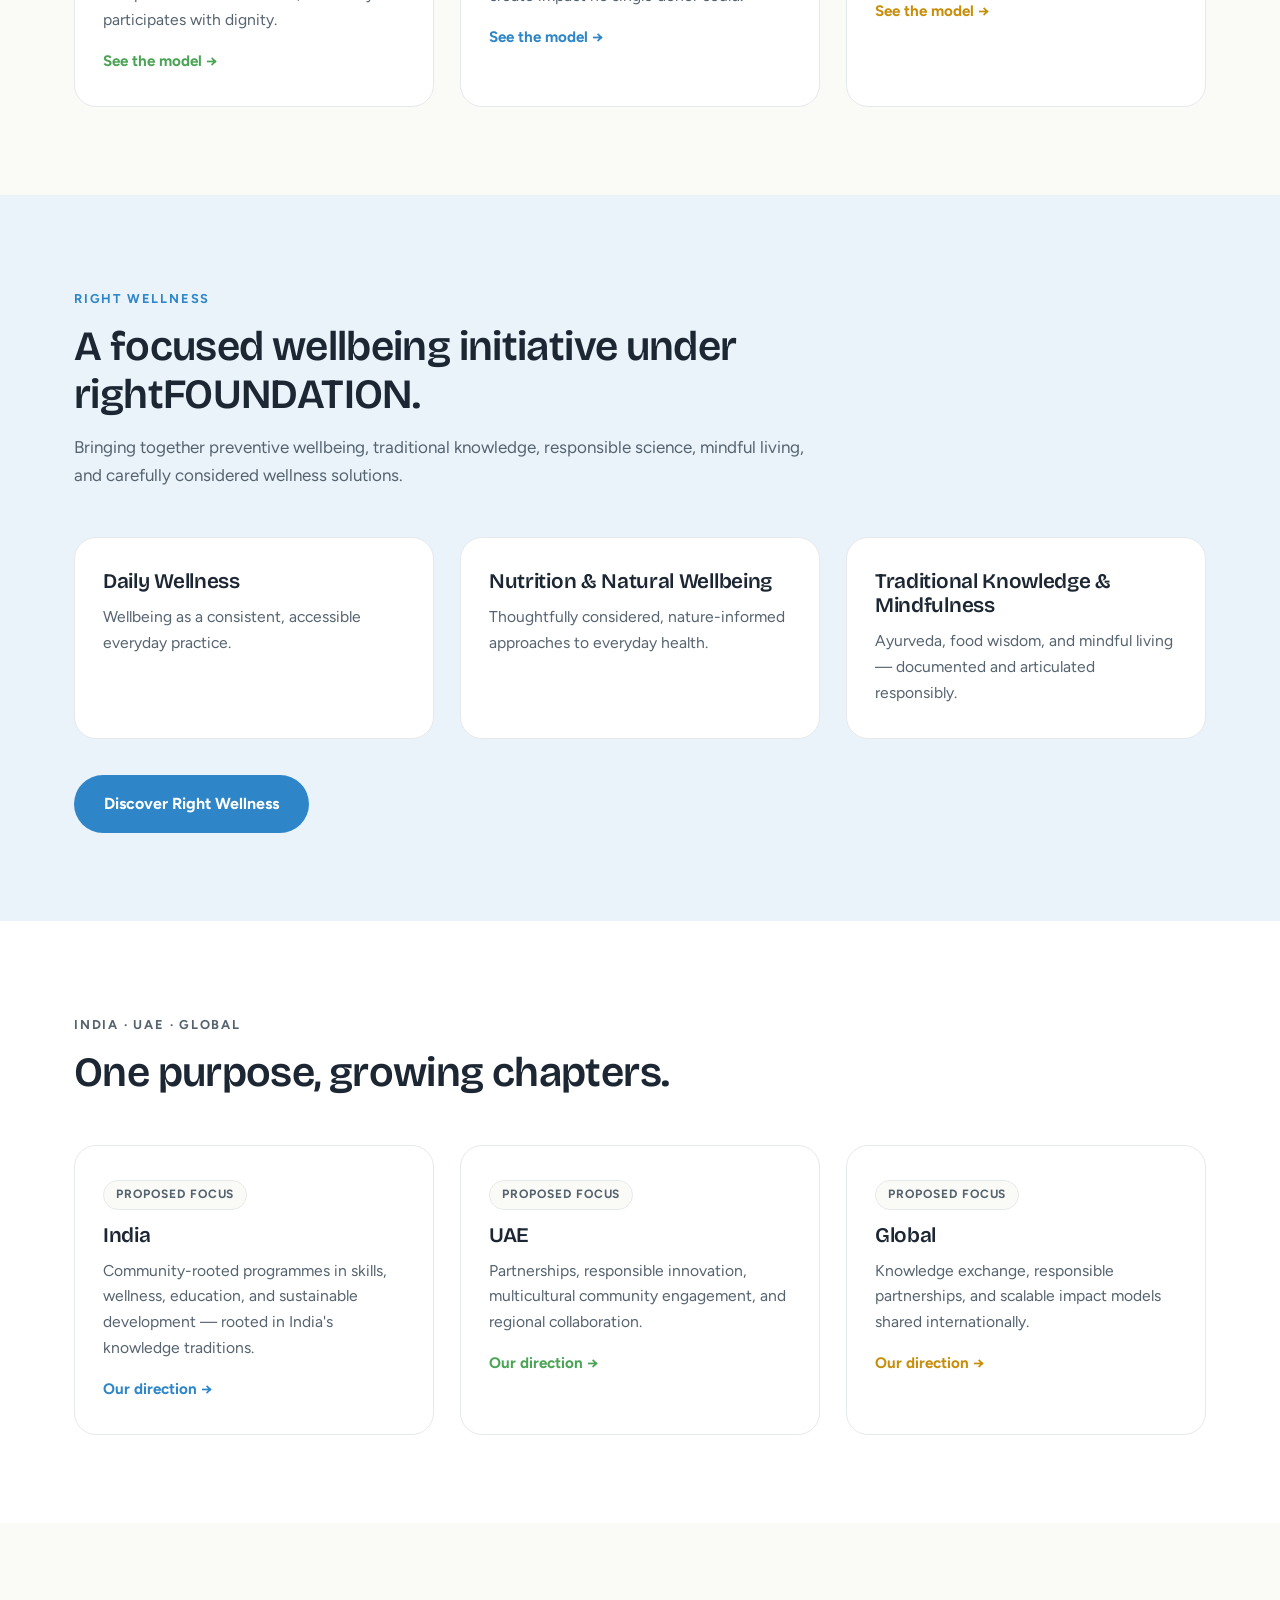
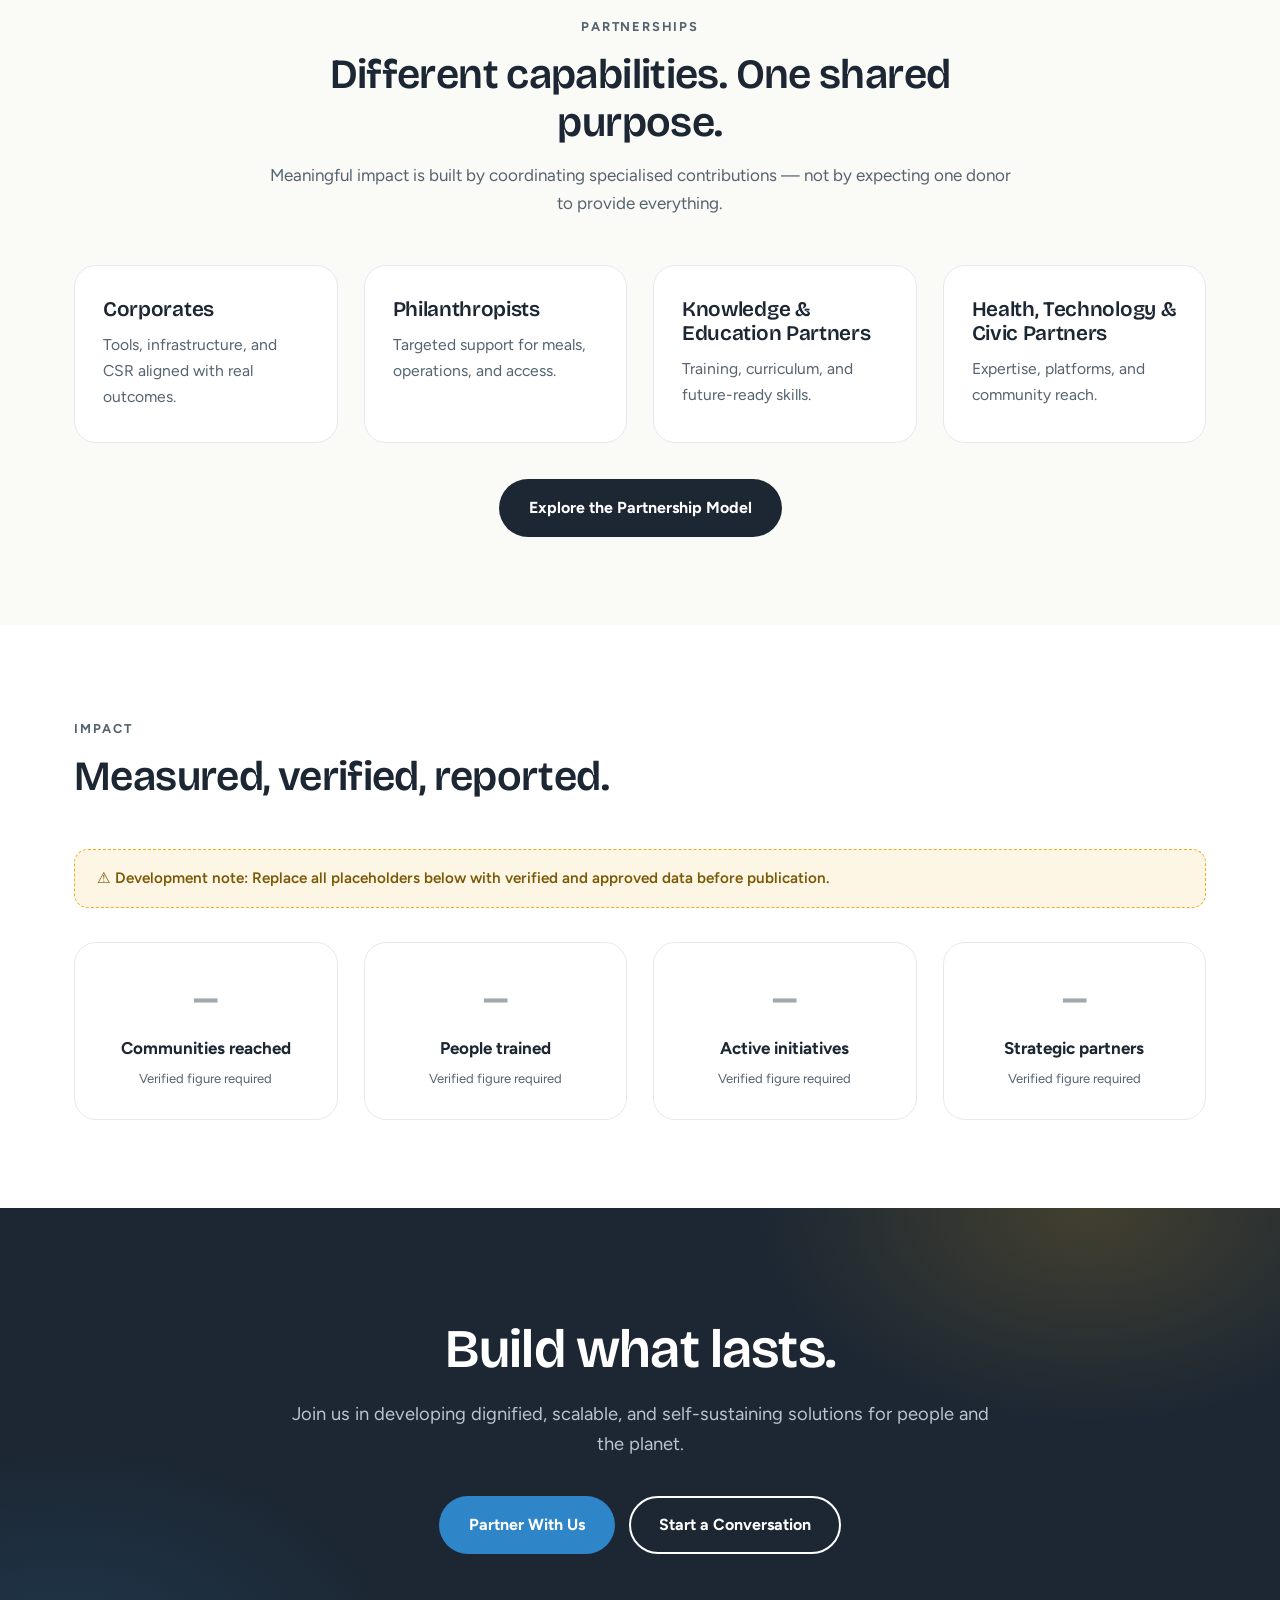
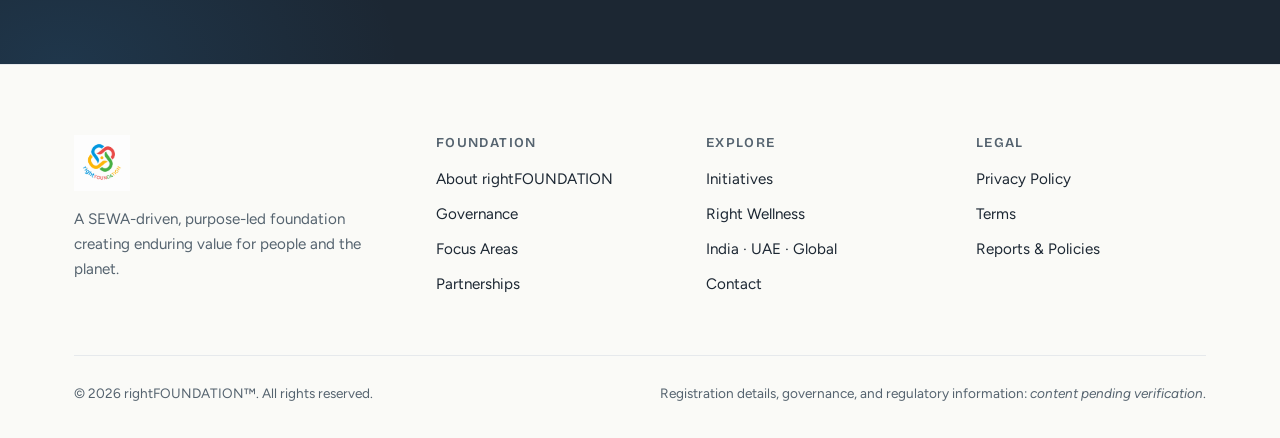
==== commit cbe4724f: "partnership changed to contact us" ====
--- a/index.html
+++ b/index.html
@@ -24,7 +24,7 @@
       <a href="wellness.html">Right Wellness</a>
       <a href="partnerships.html">Partnerships</a>
       <a href="chapters.html">Chapters</a>
-      <a href="contact.html" class="nav-cta">Partner With Us</a>
+      <a href="contact.html" class="nav-cta">Contact Us</a>
     </nav>
   </div>
 </header>
@@ -38,7 +38,7 @@
       <p class="lead">rightFOUNDATION builds purpose-led initiatives that advance wellbeing, strengthen human capability, and create sustainable pathways for communities to thrive.</p>
       <div class="btn-row">
         <a class="btn btn-primary" href="about.html">Explore Our Purpose</a>
-        <a class="btn btn-outline" href="partnerships.html">Partner With Us</a>
+        <a class="btn btn-outline" href="partnerships.html">Contact Us</a>
       </div>
     </div>
   </div>
